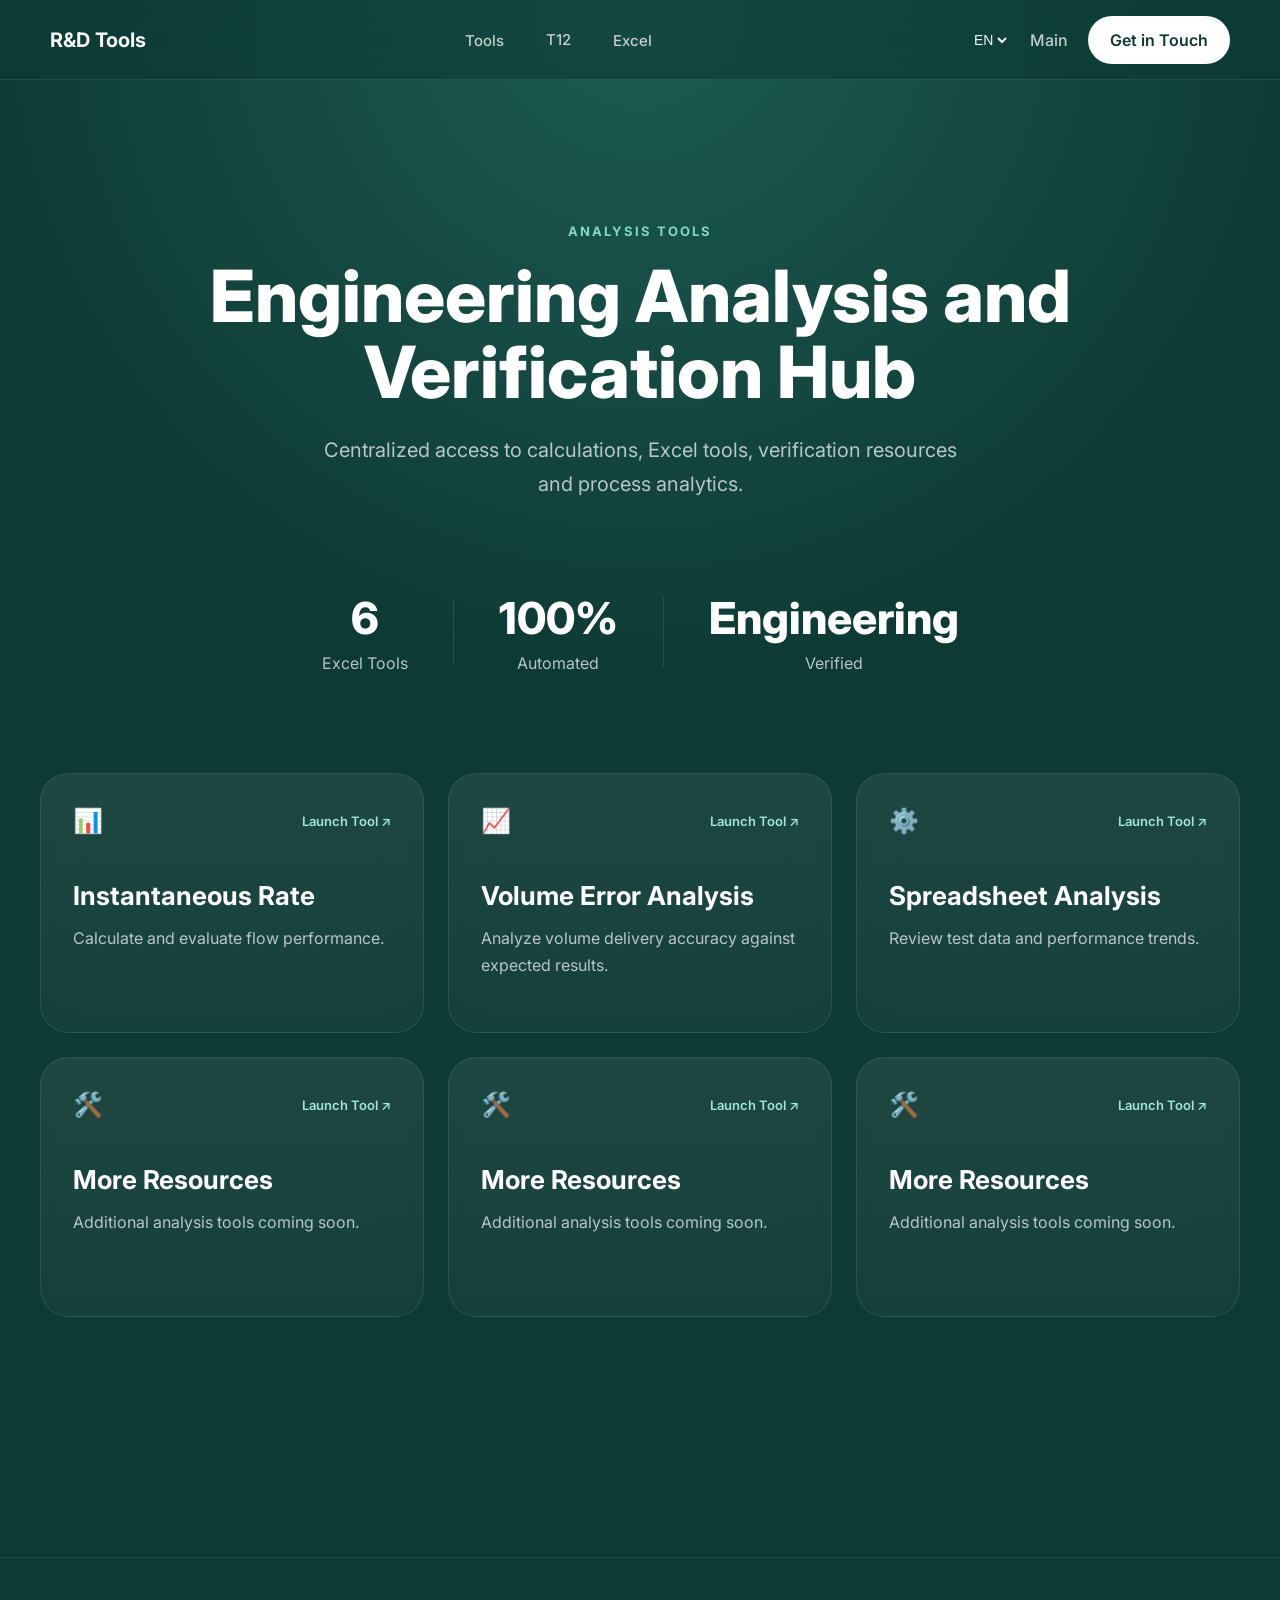
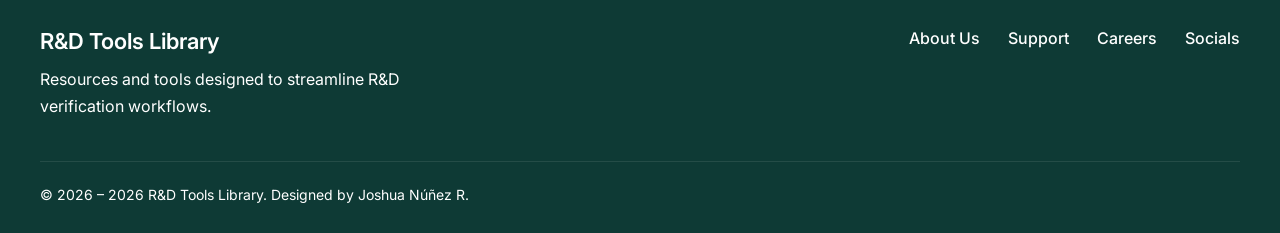
==== analysisExcel.html @ dca76e98 "Add files via upload" ====
<!DOCTYPE html>
<html lang="en">
<head>
<meta charset="UTF-8">
<meta name="viewport" content="width=device-width, initial-scale=1.0">

<title>Engineering Analysis Hub</title>

<link rel="preconnect" href="https://fonts.googleapis.com">
<link rel="preconnect" href="https://fonts.gstatic.com" crossorigin>

<link href="https://fonts.googleapis.com/css2?family=Inter:wght@400;500;600;700;800&display=swap" rel="stylesheet">

<link rel="stylesheet" href="css/excelAnalysis.css">
<link rel="icon" href="img/ICU-MainMenu.png" />
</head>
<body>

<!-- Navbar -->

<header class="navbar">

  <div class="nav-container">

    <a href="#" class="logo">
      R&D Tools
    </a>

    <nav class="nav-menu">

      <div class="nav-item mega-trigger">

        <a href="#">Tools</a>

        <div class="mega-menu">

          <div class="mega-grid">

            <div class="mega-column">
              <span class="mega-label">ENGINEERING RESOURCES</span>

              <a href="https://icumed-my.sharepoint.com/:x:/r/personal/joshua_nunez_icumed_com/Documents/ICU%20Tools/Excel%20Tools/System%20Verification%20Tester%20Performance%20Scorecard%20Formal.xlsx?d=w65a2dbbd087e4bc3b61a29910575dcdf&csf=1&web=1&e=MOBr93" class="mega-link">
                Performance Overview
                <span>View test metrics.</span>
              </a>

              <a href="#" class="mega-link">
                Chamber Profile
                <span>Review chamber data.</span>
              </a>

              <a href="#" class="mega-link">
                Sphere References
                <span>Access sphere specs.</span>
              </a>
            </div>

            <div class="mega-column">
              <span class="mega-label">ADDITIONAL FEATURES</span>

              <a href="https://icumed-my.sharepoint.com/:x:/r/personal/joshua_nunez_icumed_com/Documents/ICU%20Tools/Excel%20Tools/Volume%20Verification%20Tool.xlsx?d=w4e71d1e8f1c84044acd4759ef28ba047&csf=1&web=1&e=QL2fQZ" class="mega-link">
                Volume Error
                <span>Calculate delivery error.</span>
              </a>

              <a href="#" class="mega-link">
                More Resources
                <span>More tools coming soon.</span>
              </a>

            </div>

          </div>

          <div class="mega-footer">
            <p>Centralized tools for verification and analysis.</p>
            <button>→</button>
          </div>

        </div>
      </div>

      <a href="#">T12</a>

      <div class="nav-item mega-trigger">

        <a href="#">Excel</a>

        <div class="mega-menu">

          <div class="mega-grid">

            <div class="mega-column">
              <span class="mega-label">EXCELS</span>

              <a href="https://icumed-my.sharepoint.com/:x:/r/personal/joshua_nunez_icumed_com/Documents/ICU%20Tools/Excel%20Tools/AAMI%20TIR101%20CADD%20Data%20Analysis%20Spreadsheet%20High%20Volume%20Set%20(21-7365-24)%20Any%20Condition%20Any%20Rate%20mL-hr%20Summary%20Results.xlsx?d=w33476933652d4176961caa030ae64098&csf=1&web=1&e=OZBUzb" class="mega-link">
                Spreadsheet
                <span>General calculations and data review.</span>
              </a>

              <a href="https://icumed-my.sharepoint.com/:x:/r/personal/joshua_nunez_icumed_com/Documents/ICU%20Tools/Excel%20Tools/Analisys%20Template%20Plots%20(Rate%20Instantaneous%20-%20Mass%20vs%20Time).xlsx?d=w50d420ad5a174cac88cb329075dbb056&csf=1&web=1&e=stC5cm" class="mega-link">
                Instantaneous Rate
                <span>Analyze delivery rate trends.</span>
              </a>
            </div>

            <div class="mega-column">
              <span class="mega-label">MORE</span>

              <a href="https://icumed-my.sharepoint.com/:x:/r/personal/joshua_nunez_icumed_com/Documents/ICU%20Tools/Excel%20Tools/Volume%20Verification%20Tool.xlsx?d=w4e71d1e8f1c84044acd4759ef28ba047&csf=1&web=1&e=2pSoza" class="mega-link">
                Volume Error Verification
                <span>Verify delivery accuracy.</span>
              </a>

              <a href="#" class="mega-link">
                More Tools
                <span>New resources in development.</span>
              </a>
            </div>

          </div>

          <div class="mega-footer">
            <p>Explore excel and calculation tools.</p>
            <button>→</button>
          </div>

        </div>

      </div>

    </nav>

    <div class="nav-actions">

      <select class="lang-select">
        <option>EN</option>
        <option>ES</option>
      </select>

      <a href="index.html" class="main">
        Main
      </a>

      <a href="https://teams.microsoft.com/l/chat/0/0?users=joshua.nunez@icumed.com" class="btn-primary">
        Get in Touch
      </a>

    </div>

  </div>

</header>

<!-- -------------------------------------------------------------------------------------------------------------------------- -->

<section class="hero">

    <span class="eyebrow">
        ANALYSIS TOOLS
    </span>

    <h1>
        Engineering Analysis and Verification Hub
    </h1>

    <p>
        Centralized access to calculations, Excel tools,
        verification resources and process analytics.
    </p>

</section>

<section class="metrics">

    <div class="metric">
        <span>6</span>
        <p>Excel Tools</p>
    </div>

    <div class="divider"></div>

    <div class="metric">
        <span>100%</span>
        <p>Automated</p>
    </div>

    <div class="divider"></div>

    <div class="metric">
        <span>Engineering</span>
        <p>Verified</p>
    </div>

</section>

<section class="tools-grid">

    <a href="#" class="tool-card spotlight-card">

        <div class="spotlight"></div>

        <div class="card-top">
            <div class="icon">📊</div>
            <span>Launch Tool ↗</span>
        </div>

        <h3>Instantaneous Rate</h3>

        <p>
            Calculate and evaluate flow performance.
        </p>

    </a>

    <a href="https://icumed-my.sharepoint.com/:x:/r/personal/joshua_nunez_icumed_com/Documents/ICU%20Tools/Excel%20Tools/Volume%20Verification%20Tool.xlsx?d=w4e71d1e8f1c84044acd4759ef28ba047&csf=1&web=1&e=lHMolh" class="tool-card spotlight-card">

        <div class="spotlight"></div>

        <div class="card-top">
            <div class="icon">📈</div>
            <span>Launch Tool ↗</span>
        </div>

        <h3>Volume Error Analysis</h3>

        <p>
            Analyze volume delivery accuracy against expected results.
        </p>

    </a>

    <a href="#" class="tool-card spotlight-card">

        <div class="spotlight"></div>

        <div class="card-top">
            <div class="icon">⚙️</div>
            <span>Launch Tool ↗</span>
        </div>

        <h3>Spreadsheet Analysis</h3>

        <p>
            Review test data and performance trends.
        </p>

    </a>

    <a href="#" class="tool-card spotlight-card">

        <div class="spotlight"></div>

        <div class="card-top">
            <div class="icon">🛠️</div>
            <span>Launch Tool ↗</span>
        </div>

        <h3>More Resources</h3>

        <p>
            Additional analysis tools coming soon.
        </p>

    </a>

    <a href="#" class="tool-card spotlight-card">

        <div class="spotlight"></div>

        <div class="card-top">
            <div class="icon">🛠️</div>
            <span>Launch Tool ↗</span>
        </div>

        <h3>More Resources</h3>

        <p>
            Additional analysis tools coming soon.
        </p>

    </a>

    <a href="#" class="tool-card spotlight-card">

        <div class="spotlight"></div>

        <div class="card-top">
            <div class="icon">🛠️</div>
            <span>Launch Tool ↗</span>
        </div>

        <h3>More Resources</h3>

        <p>
            Additional analysis tools coming soon.
        </p>

    </a>

</section>

<script src="js/scriptExcel.js"></script>

<!-- Footer -->

<footer class="footer">
    <div class="footer-container">

        <div class="footer-top">

            <div class="footer-brand">
                <h3>R&D Tools Library</h3>
                <p>Resources and tools designed to streamline R&D verification workflows.</p>
            </div>

            <div class="footer-links">

                <a href="https://www.icumed.com/es/" target="_blank" rel="noopener noreferrer">
                    About Us
                </a>

                <a href="https://teams.microsoft.com/l/chat/0/0?users=joshua.nunez@icumed.com" target="_blank">
                    Support
                </a>

                <a href="https://icu-medical.odoo.com/jobs">
                    Careers
                </a>

                <a href="https://www.facebook.com/ICUMedical/" target="_blank" rel="noopener noreferrer">
                    Socials
                </a>

            </div>

        </div>

        <div class="footer-bottom">
            <p>© 2026 – 2026 R&D Tools Library. Designed by Joshua Núñez R.</p>
        </div>

    </div>
</footer>

<!-- -------------------------------------------------------------------------------------------------------------------------- -->

</body>
</html>
---- css/excelAnalysis.css ----
:root{

--bg:#0e3a35;
--card:#12423c;
--border:rgba(255,255,255,.09);
--text:#ffffff;
--muted:rgba(255,255,255,.70);

--ease:cubic-bezier(.22,1,.36,1);

}

*{
margin:0;
padding:0;
box-sizing:border-box;
}

body{

font-family:'Inter',sans-serif;

background:
radial-gradient(
circle at top,
#1d5c53 0%,
#0e3a35 35%
);

color:white;
min-height:100vh;
}

a{
text-decoration:none;
color:inherit;
}

/* NAVBAR */

.navbar{
height:80px;
background:rgba(247,246,242,.95);
backdrop-filter:blur(12px);
border-bottom:1px solid var(--border);
position:sticky;
top:0;
z-index:1000;
}

.nav-container{
max-width:1400px;
margin:auto;
padding:0 50px;
height:100%;
display:flex;
justify-content:space-between;
align-items:center;
}

.logo{
font-weight:700;
font-size:20px;
}

.nav-menu{
display:flex;
gap:42px;
}

.nav-item{
position:relative;
}

.nav-menu>a,
.nav-item>a{
font-size:15px;
font-weight:500;
}

.nav-actions{
display:flex;
align-items:center;
gap:20px;
}

.lang-select{
border:none;
background:transparent;
font-size:14px;
}

.btn-primary{
background:black;
color:white;
padding:14px 22px;
border-radius:999px;
font-weight:600;
}

.main{
font-weight:500;
}

/* ----------------  ------------------------------------------------------------------------------  ----------------*/

/* NAVBAR */

.navbar{
height:80px;
background:rgba(14,58,53,.55);
backdrop-filter:blur(20px);
border-bottom:1px solid rgba(255,255,255,.08);
position:sticky;
top:0;
z-index:1000;
}

.nav-container{
max-width:1400px;
margin:auto;
padding:0 50px;
height:100%;
display:flex;
justify-content:space-between;
align-items:center;
}

.logo{
font-weight:700;
font-size:20px;
color:#f7f6f2;
}

.nav-menu{
display:flex;
gap:42px;
}

.nav-item{
position:relative;
}

.nav-menu>a,
.nav-item>a{
font-size:15px;
font-weight:500;
color:rgba(247,246,242,.78);
transition:350ms ease;
}

.nav-menu>a:hover,
.nav-item>a:hover{
color:#ffffff;
}

.nav-actions{
display:flex;
align-items:center;
gap:20px;
}

.lang-select{
border:none;
background:transparent;
font-size:14px;
color:#f7f6f2;
}

.btn-primary{
background:#ffffff;
color:#0e3a35;
padding:14px 22px;
border-radius:999px;
font-weight:600;
}

.main{
font-weight:500;
color:rgba(247,246,242,.78);
transition:350ms ease;
}

.main:hover{
color:#ffffff;
}

/* ----------------  ------------------------------------------------------------------------------  ----------------*/

/* ----------------  Menu  ----------------*/

.mega-menu{
position:absolute;
top:55px;
left:-200px;
width:950px;

background:white;

border:1px solid var(--border);

border-radius:28px;

padding:40px;

opacity:0;

visibility:hidden;

transform:translateY(-12px);

transition:
300ms var(--ease);

box-shadow:
0 40px 80px rgba(0,0,0,.08);

color:#111;
}

.mega-trigger:hover .mega-menu{
opacity:1;
visibility:visible;
transform:translateY(0);
}

.mega-grid{
display:grid;
grid-template-columns:1fr 1fr;
gap:80px;
}

.mega-label{
font-size:11px;
letter-spacing:1px;
color:#878787;
font-weight:600;
margin-bottom:18px;
display:block;
}

.mega-link{
display:block;
font-weight:700;
font-size:18px;
margin-bottom:20px;
color:#111;
}

.mega-link span{
display:block;
font-size:14px;
color:#777;
font-weight:400;
margin-top:4px;
}

.mega-footer{
margin-top:30px;
padding-top:25px;
display:flex;
justify-content:space-between;
align-items:center;
border-top:1px solid var(--border);
}

.mega-footer button{
width:44px;
height:44px;
border:none;
background:#0e3a35;
color:white;
border-radius:50%;
cursor:pointer;
}

/* ----------------  ------------------------------------------------------------------------------  ----------------*/

/* HERO */

.hero{

max-width:1100px;

margin:auto;

padding:
140px 40px
90px;

text-align:center;

}

.eyebrow{

color:#83d8c6;

font-size:13px;

letter-spacing:2px;
font-weight:700;

}

.hero h1{

font-size:72px;

line-height:1.05;

max-width:900px;

margin:
18px auto
24px;

font-weight:800;

}

.hero p{

max-width:650px;

margin:auto;

font-size:20px;

line-height:1.7;

color:var(--muted);

}

/* METRICS */

.metrics{

max-width:1100px;
margin:auto;

display:flex;
justify-content:center;
align-items:center;
gap:45px;

padding-bottom:100px;

}

.metric{
text-align:center;
}

.metric span{

font-size:44px;

font-weight:800;

display:block;

}

.metric p{
color:var(--muted);
margin-top:8px;
}

.divider{

width:1px;
height:70px;

background:
rgba(255,255,255,.10);

}

/* GRID */

.tools-grid{

max-width:1400px;

margin:auto;

padding:0 40px 120px;

display:grid;

grid-template-columns:
repeat(3,1fr);

gap:24px;

}

/* CARDS */

.tool-card{

position:relative;

overflow:hidden;

padding:32px;

min-height:260px;

border-radius:28px;

border:1px solid var(--border);

background:
linear-gradient(
180deg,
rgba(255,255,255,.07),
rgba(255,255,255,.03)
);

backdrop-filter:blur(20px);

transition:
350ms var(--ease);

}

.tool-card:hover{

transform:translateY(-8px);

border-color:
rgba(255,255,255,.24);

box-shadow:
0 30px 70px rgba(0,0,0,.25);

}

.tool-card:hover .card-top,
.tool-card:hover h3,
.tool-card:hover p{
transform:translateY(-4px);
}

.card-top,
.tool-card h3,
.tool-card p{

position:relative;
z-index:2;

transition:
350ms var(--ease);

}

.card-top{

display:flex;
justify-content:space-between;
align-items:center;

margin-bottom:45px;

}

.card-top span{

font-size:13px;

color:#9ee8d4;
font-weight:600;

}

.icon{
font-size:24px;
}

.tool-card h3{

font-size:26px;

margin-bottom:14px;

}

.tool-card p{

color:var(--muted);

line-height:1.7;

}

/* SPOTLIGHT */

.spotlight{

position:absolute;

inset:0;

pointer-events:none;

opacity:0;

transition:opacity .3s ease;

}

.tool-card:hover .spotlight{
opacity:1;
}

/* RESPONSIVE */

@media(max-width:1100px){

.tools-grid{

grid-template-columns:
repeat(2,1fr);

}

.hero h1{
font-size:56px;
}

}

@media(max-width:768px){

nav{
display:none;
}

.metrics{
flex-direction:column;
}

.divider{
width:70px;
height:1px;
}

.hero h1{
font-size:42px;
}

.tools-grid{
grid-template-columns:1fr;
}

}

/* ----------------  Footer  ----------------*/

.footer{
    margin-top:120px;
    border-top:1px solid var(--border);
    background:var(--bg);
}

.footer-container{
    max-width:1400px;
    margin:auto;
    padding:70px 40px 30px;
}

.footer-top{
    display:flex;
    justify-content:space-between;
    align-items:flex-start;
    gap:60px;
    padding-bottom:40px;
}

.footer-brand h3{
    font-size:22px;
    margin-bottom:12px;
    font-weight:600;
}

.footer-brand p{
    max-width:380px;
    color:#ffffff;
    line-height:1.7;
}

.footer-links{
    display:flex;
    flex-wrap:wrap;
    gap:28px;
}

.footer-links a{
    color:#ffffff;
    font-weight:500;
    transition:all .3s var(--ease);
}

.footer-links a:hover{
    color:#111;
}

.footer-bottom{
    border-top:1px solid var(--border);
    padding-top:24px;
}

.footer-bottom p{
    font-size:14px;
    color:#ffffff;
}

@media(max-width:768px){

    .footer-top{
        flex-direction:column;
    }

    .footer-links{
        gap:20px;
        flex-direction:column;
    }

}

/* ----------------  ------------------------------------------------------------------------------  ----------------*/
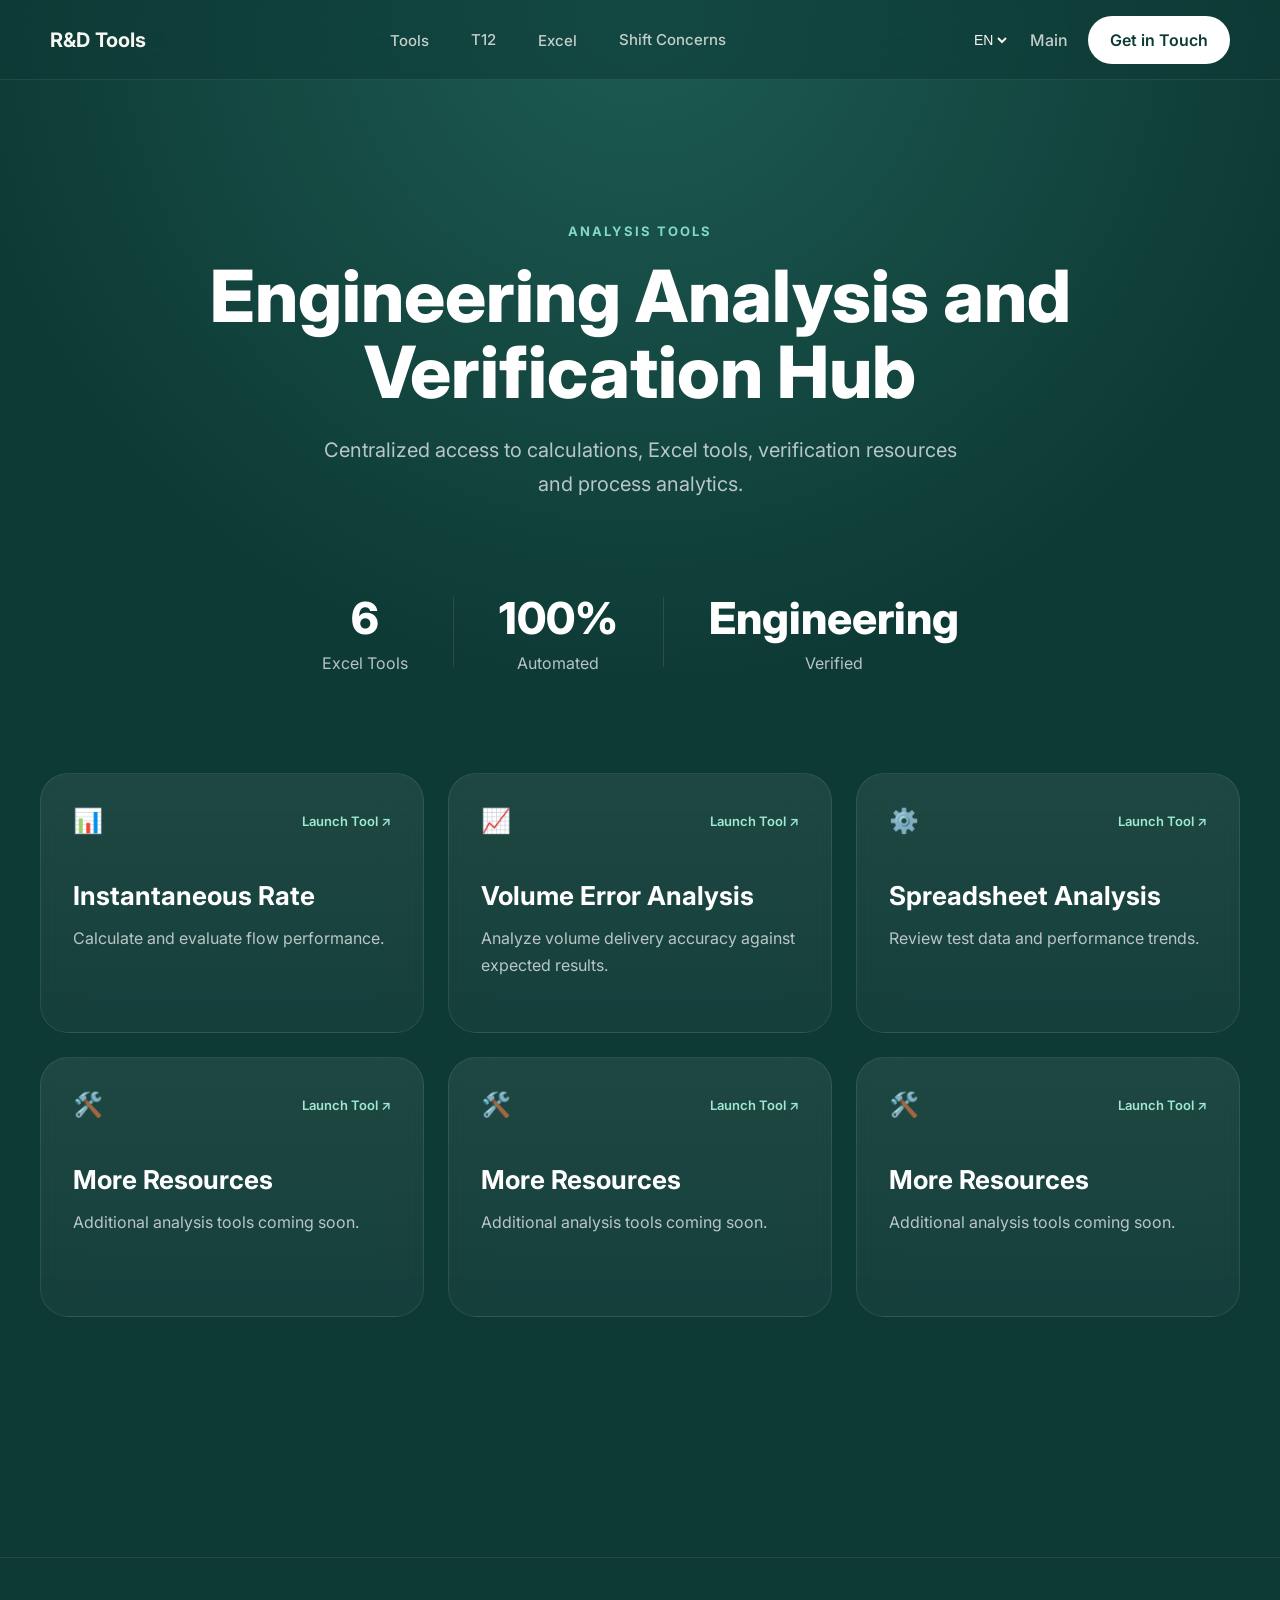
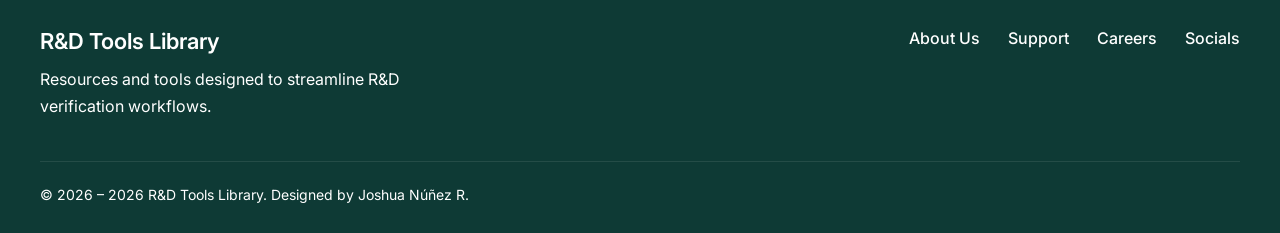
==== commit 0b4499db: "Add files via upload" ====
--- a/analysisExcel.html
+++ b/analysisExcel.html
@@ -30,7 +30,7 @@
 
       <div class="nav-item mega-trigger">
 
-        <a href="#">Tools</a>
+        <a href="informationTools.html">Tools</a>
 
         <div class="mega-menu">
 
@@ -44,7 +44,7 @@
                 <span>View test metrics.</span>
               </a>
 
-              <a href="#" class="mega-link">
+              <a href="informationTools.html#profile-chambers" class="mega-link">
                 Chamber Profile
                 <span>Review chamber data.</span>
               </a>
@@ -63,9 +63,9 @@
                 <span>Calculate delivery error.</span>
               </a>
 
-              <a href="#" class="mega-link">
-                More Resources
-                <span>More tools coming soon.</span>
+              <a href="informationTools.html#sample-analyzer" class="mega-link">
+                Sample Impact Analyzer
+                <span>Detect statistical outliers and evaluate sample impact.</span>
               </a>
 
             </div>
@@ -129,6 +129,8 @@
 
       </div>
 
+      <a href="concerns.html">Shift Concerns</a>
+
     </nav>
 
     <div class="nav-actions">
@@ -196,7 +198,7 @@
 
 <section class="tools-grid">
 
-    <a href="#" class="tool-card spotlight-card">
+    <a href="https://icumed-my.sharepoint.com/:x:/r/personal/joshua_nunez_icumed_com/Documents/ICU%20Tools/Excel%20Tools/Analisys%20Template%20Plots%20(Rate%20Instantaneous%20-%20Mass%20vs%20Time).xlsx?d=w50d420ad5a174cac88cb329075dbb056&csf=1&web=1&e=br1zye" class="tool-card spotlight-card">
 
         <div class="spotlight"></div>
 
@@ -230,7 +232,7 @@
 
     </a>
 
-    <a href="#" class="tool-card spotlight-card">
+    <a href="https://icumed-my.sharepoint.com/:x:/r/personal/joshua_nunez_icumed_com/Documents/ICU%20Tools/Excel%20Tools/AAMI%20TIR101%20CADD%20Data%20Analysis%20Spreadsheet%20High%20Volume%20Set%20(21-7365-24)%20Any%20Condition%20Any%20Rate%20mL-hr%20Summary%20Results.xlsx?d=w33476933652d4176961caa030ae64098&csf=1&web=1&e=ufLSas" class="tool-card spotlight-card">
 
         <div class="spotlight"></div>
 
--- a/css/excelAnalysis.css
+++ b/css/excelAnalysis.css
@@ -1,6 +1,6 @@
 :root{
 
---bg:#0e3a35;
+--bg:#0e3a35; /**/
 --card:#12423c;
 --border:rgba(255,255,255,.09);
 --text:#ffffff;
@@ -23,7 +23,7 @@
 background:
 radial-gradient(
 circle at top,
-#1d5c53 0%,
+#1d5c53 0%, /**/
 #0e3a35 35%
 );
 
